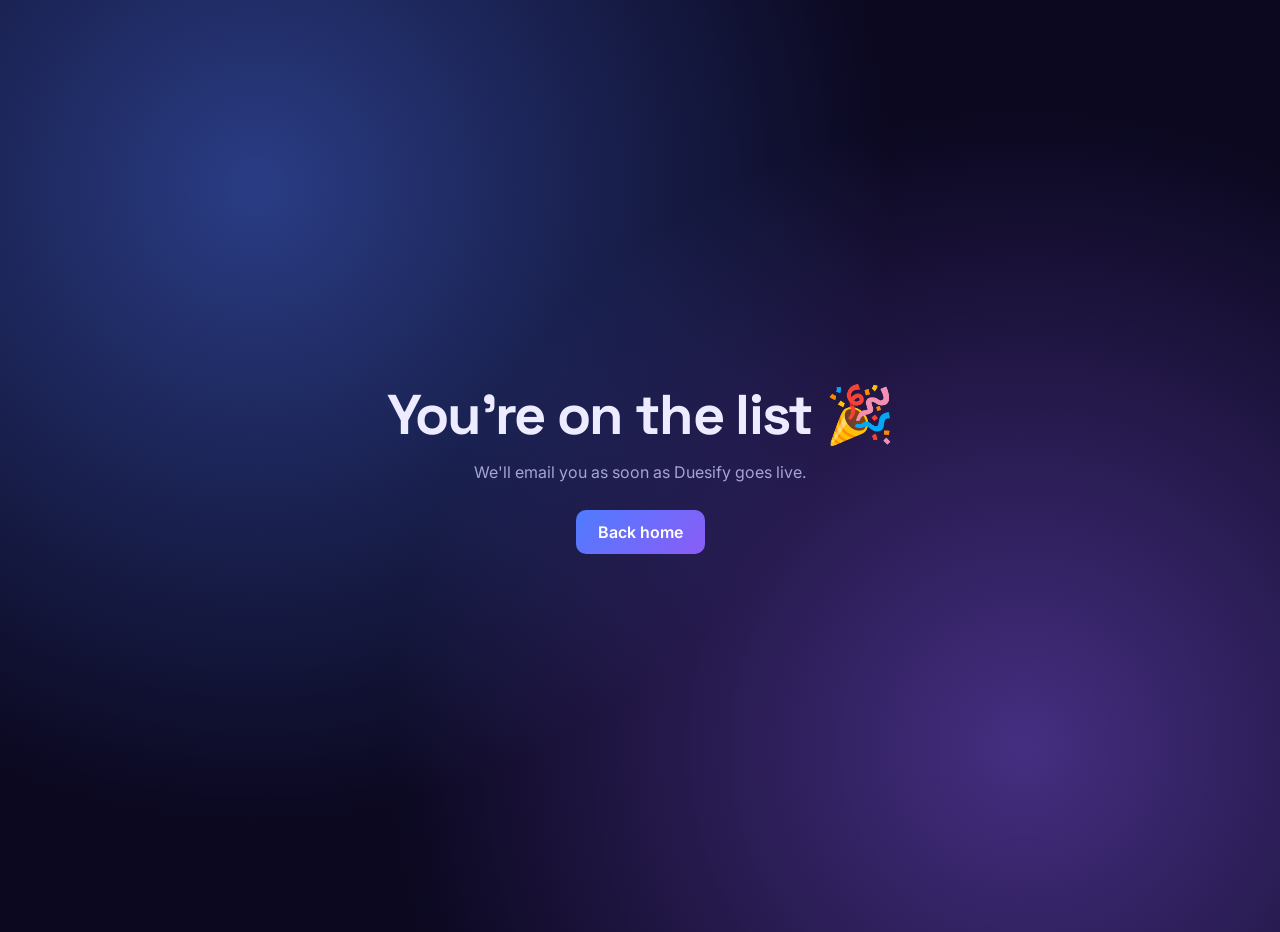
==== thanks.html @ f0a18050 "Add Duesify coming soon page Co-Authored-By: Claude Opus 5.5 <noreply@anthropic.com> Claude-Session:" ====
<!doctype html>
<html lang="en">
<head>
  <meta charset="utf-8">
  <meta name="viewport" content="width=device-width, initial-scale=1">
  <title>You're on the list — Duesify</title>
  <link rel="icon" href="favicon.svg" type="image/svg+xml">
  <link href="https://fonts.googleapis.com/css2?family=Inter:wght@400;600&family=Space+Grotesk:wght@700&display=swap" rel="stylesheet">
  <style>
    body {
      margin: 0; min-height: 100vh;
      display: grid; place-items: center; text-align: center;
      padding: 16px;
      font-family: "Inter", system-ui, sans-serif;
      color: #ecebff;
      background: radial-gradient(circle at 20% 20%, rgba(79,124,255,.45), transparent 50%),
                  radial-gradient(circle at 80% 80%, rgba(139,92,246,.45), transparent 50%),
                  #0b0820;
    }
    h1 { font-family: "Space Grotesk", sans-serif; font-size: clamp(2rem, 6vw, 3.5rem); letter-spacing: -0.03em; margin: 0 0 12px; }
    p { color: #a6a3d6; margin: 0 0 28px; }
    a {
      display: inline-block; color: #fff; text-decoration: none; font-weight: 600;
      padding: 12px 22px; border-radius: 10px;
      background: linear-gradient(135deg, #4f7cff, #8b5cf6);
    }
  </style>
</head>
<body>
  <div>
    <h1>You're on the list 🎉</h1>
    <p>We'll email you as soon as Duesify goes live.</p>
    <a href="/">Back home</a>
  </div>
</body>
</html>
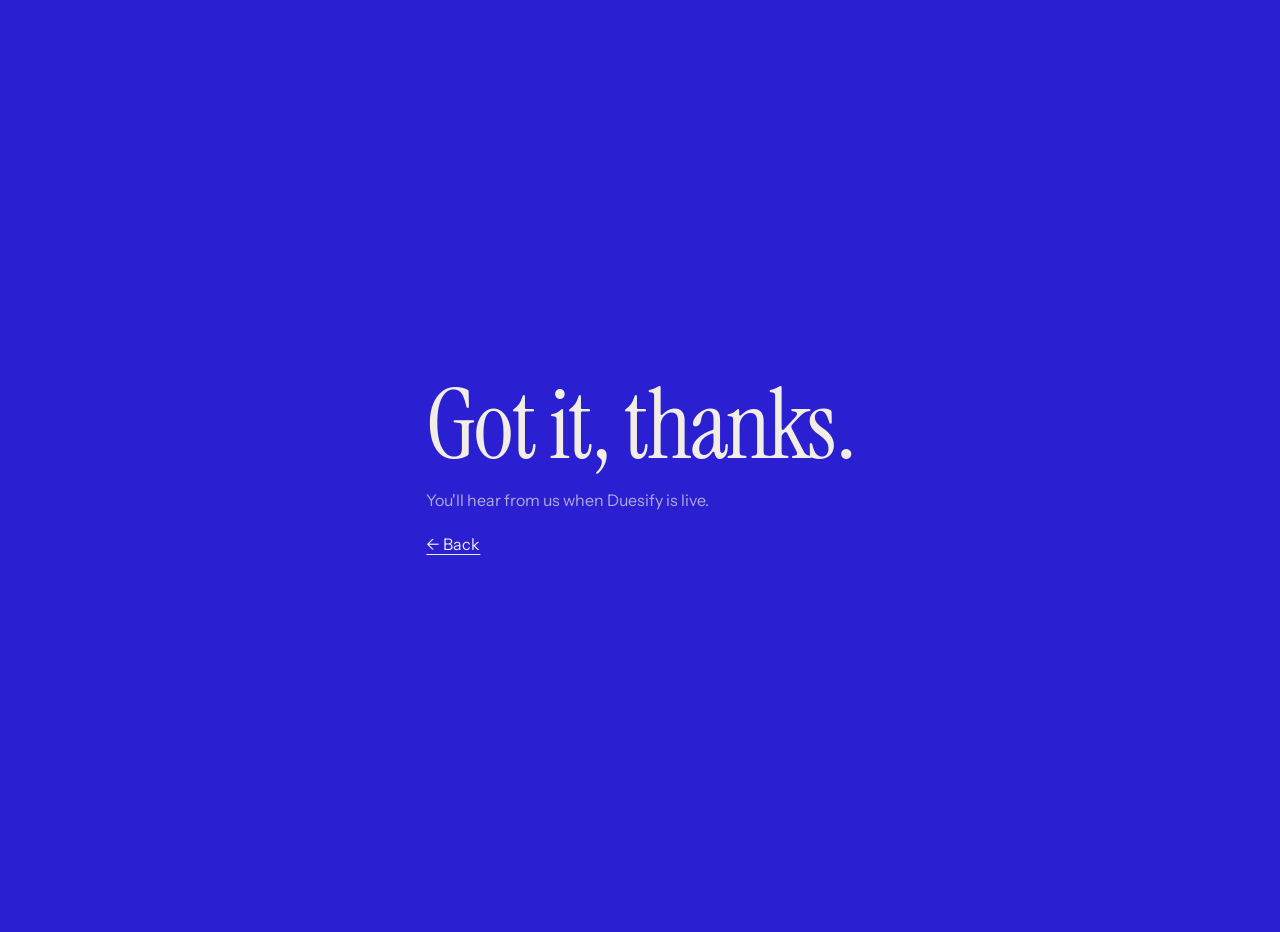
==== commit c398b038: "Redesign coming soon page with a cleaner editorial look Co-Authored-By: Claude Opus 5.5 <noreply@ant" ====
--- a/thanks.html
+++ b/thanks.html
@@ -3,34 +3,31 @@
 <head>
   <meta charset="utf-8">
   <meta name="viewport" content="width=device-width, initial-scale=1">
-  <title>You're on the list — Duesify</title>
+  <title>Thanks — Duesify</title>
   <link rel="icon" href="favicon.svg" type="image/svg+xml">
-  <link href="https://fonts.googleapis.com/css2?family=Inter:wght@400;600&family=Space+Grotesk:wght@700&display=swap" rel="stylesheet">
+  <link href="https://fonts.googleapis.com/css2?family=Instrument+Serif&family=Instrument+Sans:wght@400;500&display=swap" rel="stylesheet">
   <style>
     body {
-      margin: 0; min-height: 100vh;
-      display: grid; place-items: center; text-align: center;
+      margin: 0;
+      min-height: 100vh;
+      display: grid;
+      place-items: center;
       padding: 16px;
-      font-family: "Inter", system-ui, sans-serif;
-      color: #ecebff;
-      background: radial-gradient(circle at 20% 20%, rgba(79,124,255,.45), transparent 50%),
-                  radial-gradient(circle at 80% 80%, rgba(139,92,246,.45), transparent 50%),
-                  #0b0820;
+      background: #2a1fd1;
+      color: #f2eee6;
+      font-family: "Instrument Sans", system-ui, sans-serif;
+      -webkit-font-smoothing: antialiased;
     }
-    h1 { font-family: "Space Grotesk", sans-serif; font-size: clamp(2rem, 6vw, 3.5rem); letter-spacing: -0.03em; margin: 0 0 12px; }
-    p { color: #a6a3d6; margin: 0 0 28px; }
-    a {
-      display: inline-block; color: #fff; text-decoration: none; font-weight: 600;
-      padding: 12px 22px; border-radius: 10px;
-      background: linear-gradient(135deg, #4f7cff, #8b5cf6);
-    }
+    h1 { font-family: "Instrument Serif", Georgia, serif; font-weight: 400; font-size: clamp(3rem, 9vw, 6rem); line-height: 1; margin: 0 0 16px; letter-spacing: -0.02em; }
+    p { color: rgba(242, 238, 230, 0.68); margin: 0 0 24px; }
+    a { color: #f2eee6; text-underline-offset: 4px; }
   </style>
 </head>
 <body>
   <div>
-    <h1>You're on the list 🎉</h1>
-    <p>We'll email you as soon as Duesify goes live.</p>
-    <a href="/">Back home</a>
+    <h1>Got it, thanks.</h1>
+    <p>You'll hear from us when Duesify is live.</p>
+    <a href="/">&larr; Back</a>
   </div>
 </body>
 </html>
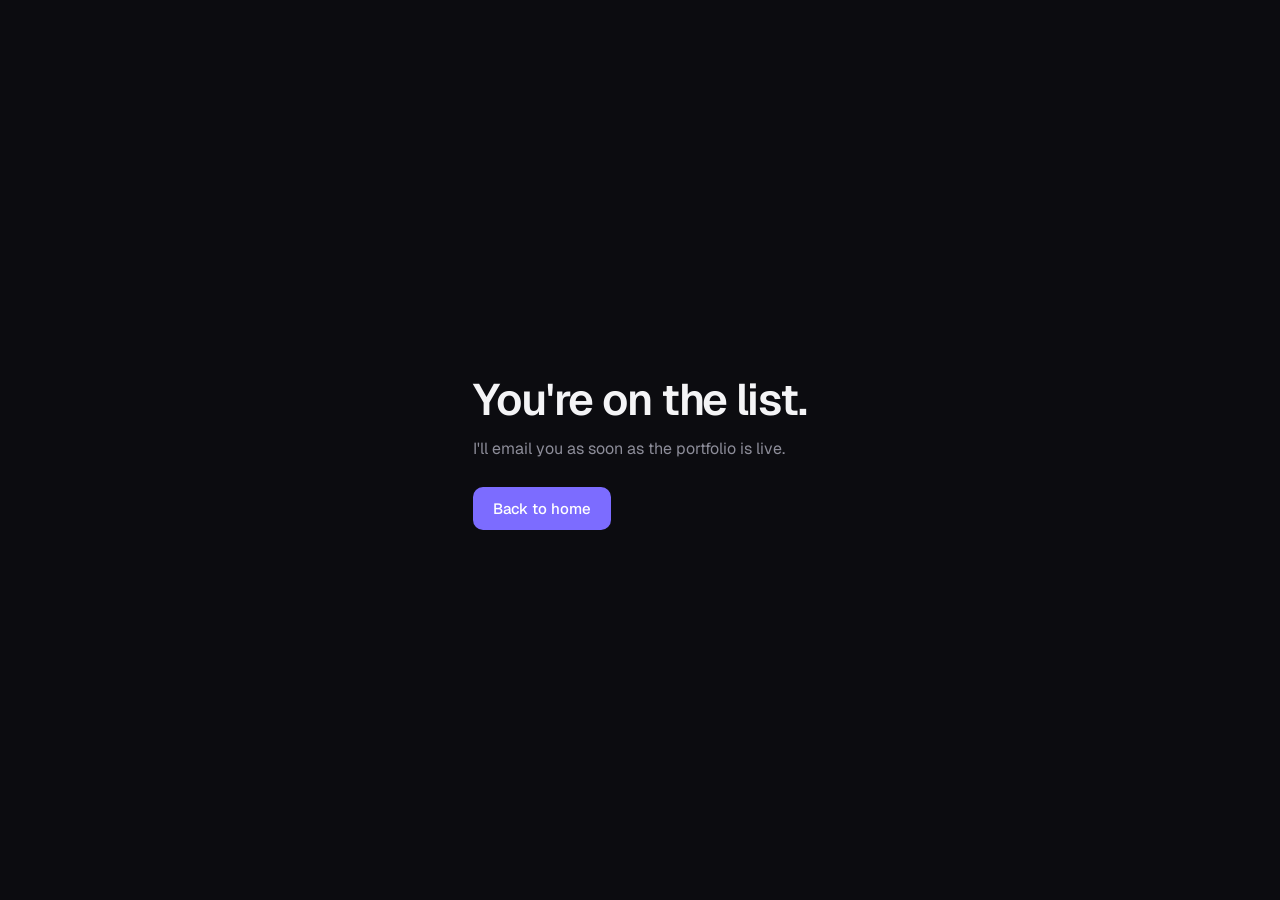
==== commit 3a3b4f1e: "Simplify coming soon page into a clean portfolio teaser Co-Authored-By: Claude Opus 5.5 <noreply@ant" ====
--- a/thanks.html
+++ b/thanks.html
@@ -5,29 +5,39 @@
   <meta name="viewport" content="width=device-width, initial-scale=1">
   <title>Thanks — Duesify</title>
   <link rel="icon" href="favicon.svg" type="image/svg+xml">
-  <link href="https://fonts.googleapis.com/css2?family=Instrument+Serif&family=Instrument+Sans:wght@400;500&display=swap" rel="stylesheet">
+  <link href="https://fonts.googleapis.com/css2?family=Geist:wght@400;500;600&display=swap" rel="stylesheet">
   <style>
+    * { box-sizing: border-box; margin: 0; padding: 0; }
     body {
-      margin: 0;
       min-height: 100vh;
       display: grid;
       place-items: center;
-      padding: 16px;
-      background: #2a1fd1;
-      color: #f2eee6;
-      font-family: "Instrument Sans", system-ui, sans-serif;
+      padding: 24px;
+      background: #0c0c10;
+      color: #f4f4f6;
+      font-family: "Geist", system-ui, sans-serif;
       -webkit-font-smoothing: antialiased;
     }
-    h1 { font-family: "Instrument Serif", Georgia, serif; font-weight: 400; font-size: clamp(3rem, 9vw, 6rem); line-height: 1; margin: 0 0 16px; letter-spacing: -0.02em; }
-    p { color: rgba(242, 238, 230, 0.68); margin: 0 0 24px; }
-    a { color: #f2eee6; text-underline-offset: 4px; }
+    h1 { font-size: clamp(2rem, 5vw, 2.75rem); font-weight: 600; letter-spacing: -0.03em; margin-bottom: 10px; }
+    p { color: #8d8d99; margin-bottom: 28px; }
+    a {
+      display: inline-block;
+      padding: 12px 20px;
+      border-radius: 10px;
+      background: #7c6cff;
+      color: #fff;
+      text-decoration: none;
+      font-weight: 500;
+      font-size: 15px;
+    }
+    a:hover { background: #8f82ff; }
   </style>
 </head>
 <body>
   <div>
-    <h1>Got it, thanks.</h1>
-    <p>You'll hear from us when Duesify is live.</p>
-    <a href="/">&larr; Back</a>
+    <h1>You're on the list.</h1>
+    <p>I'll email you as soon as the portfolio is live.</p>
+    <a href="/">Back to home</a>
   </div>
 </body>
 </html>
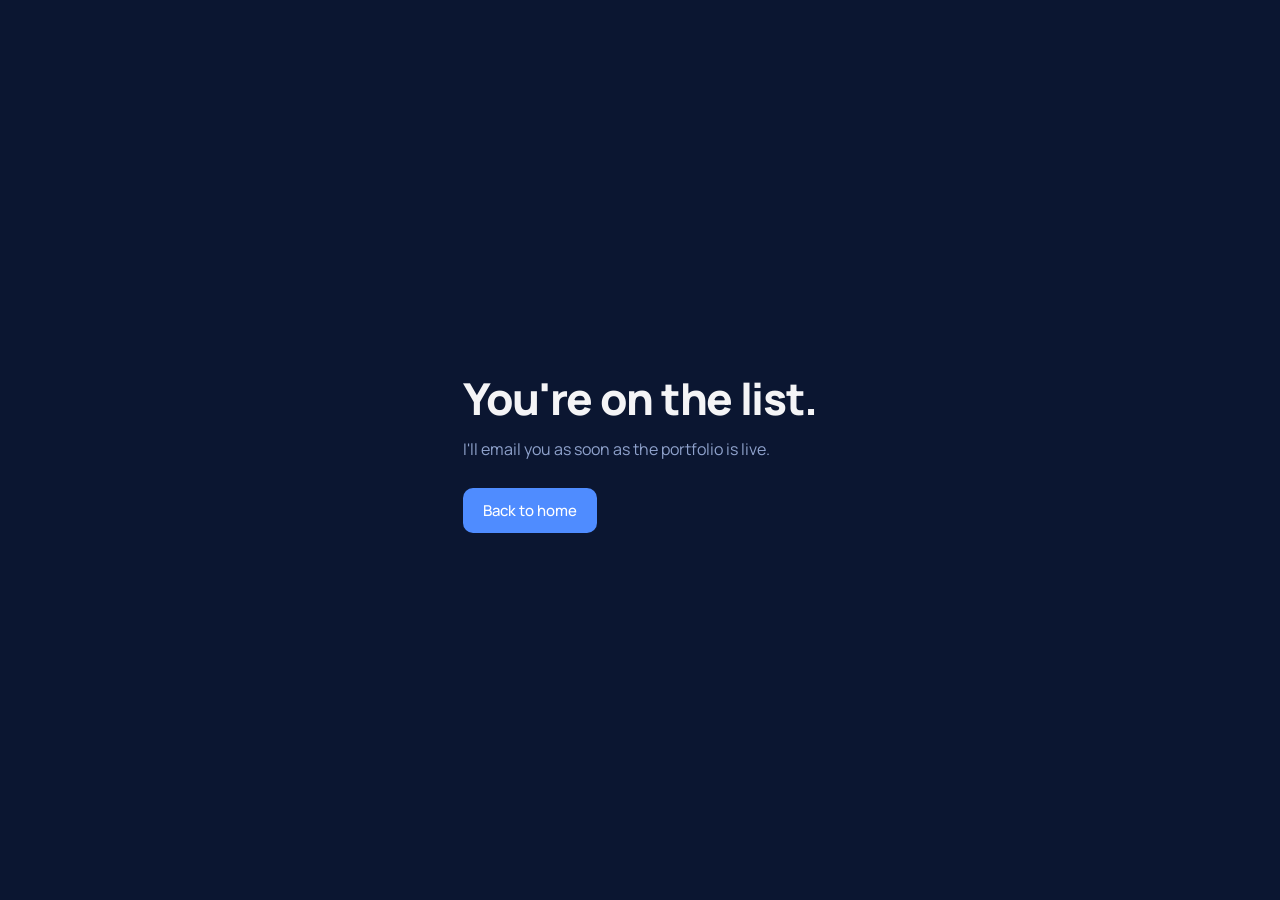
==== commit f5c68d72: "Navy redesign with an animated robot that walks and jumps around Co-Authored-By: Claude Opus 5.5 <no" ====
--- a/thanks.html
+++ b/thanks.html
@@ -5,7 +5,7 @@
   <meta name="viewport" content="width=device-width, initial-scale=1">
   <title>Thanks — Duesify</title>
   <link rel="icon" href="favicon.svg" type="image/svg+xml">
-  <link href="https://fonts.googleapis.com/css2?family=Geist:wght@400;500;600&display=swap" rel="stylesheet">
+  <link href="https://fonts.googleapis.com/css2?family=Manrope:wght@400;600;800&display=swap" rel="stylesheet">
   <style>
     * { box-sizing: border-box; margin: 0; padding: 0; }
     body {
@@ -13,24 +13,24 @@
       display: grid;
       place-items: center;
       padding: 24px;
-      background: #0c0c10;
+      background: #0b1631;
       color: #f4f4f6;
-      font-family: "Geist", system-ui, sans-serif;
+      font-family: "Manrope", system-ui, sans-serif;
       -webkit-font-smoothing: antialiased;
     }
-    h1 { font-size: clamp(2rem, 5vw, 2.75rem); font-weight: 600; letter-spacing: -0.03em; margin-bottom: 10px; }
-    p { color: #8d8d99; margin-bottom: 28px; }
+    h1 { font-size: clamp(2rem, 5vw, 2.75rem); font-weight: 800; letter-spacing: -0.03em; margin-bottom: 10px; }
+    p { color: #8fa2cc; margin-bottom: 28px; }
     a {
       display: inline-block;
       padding: 12px 20px;
       border-radius: 10px;
-      background: #7c6cff;
+      background: #4f8cff;
       color: #fff;
       text-decoration: none;
       font-weight: 500;
       font-size: 15px;
     }
-    a:hover { background: #8f82ff; }
+    a:hover { background: #6a9dff; }
   </style>
 </head>
 <body>
